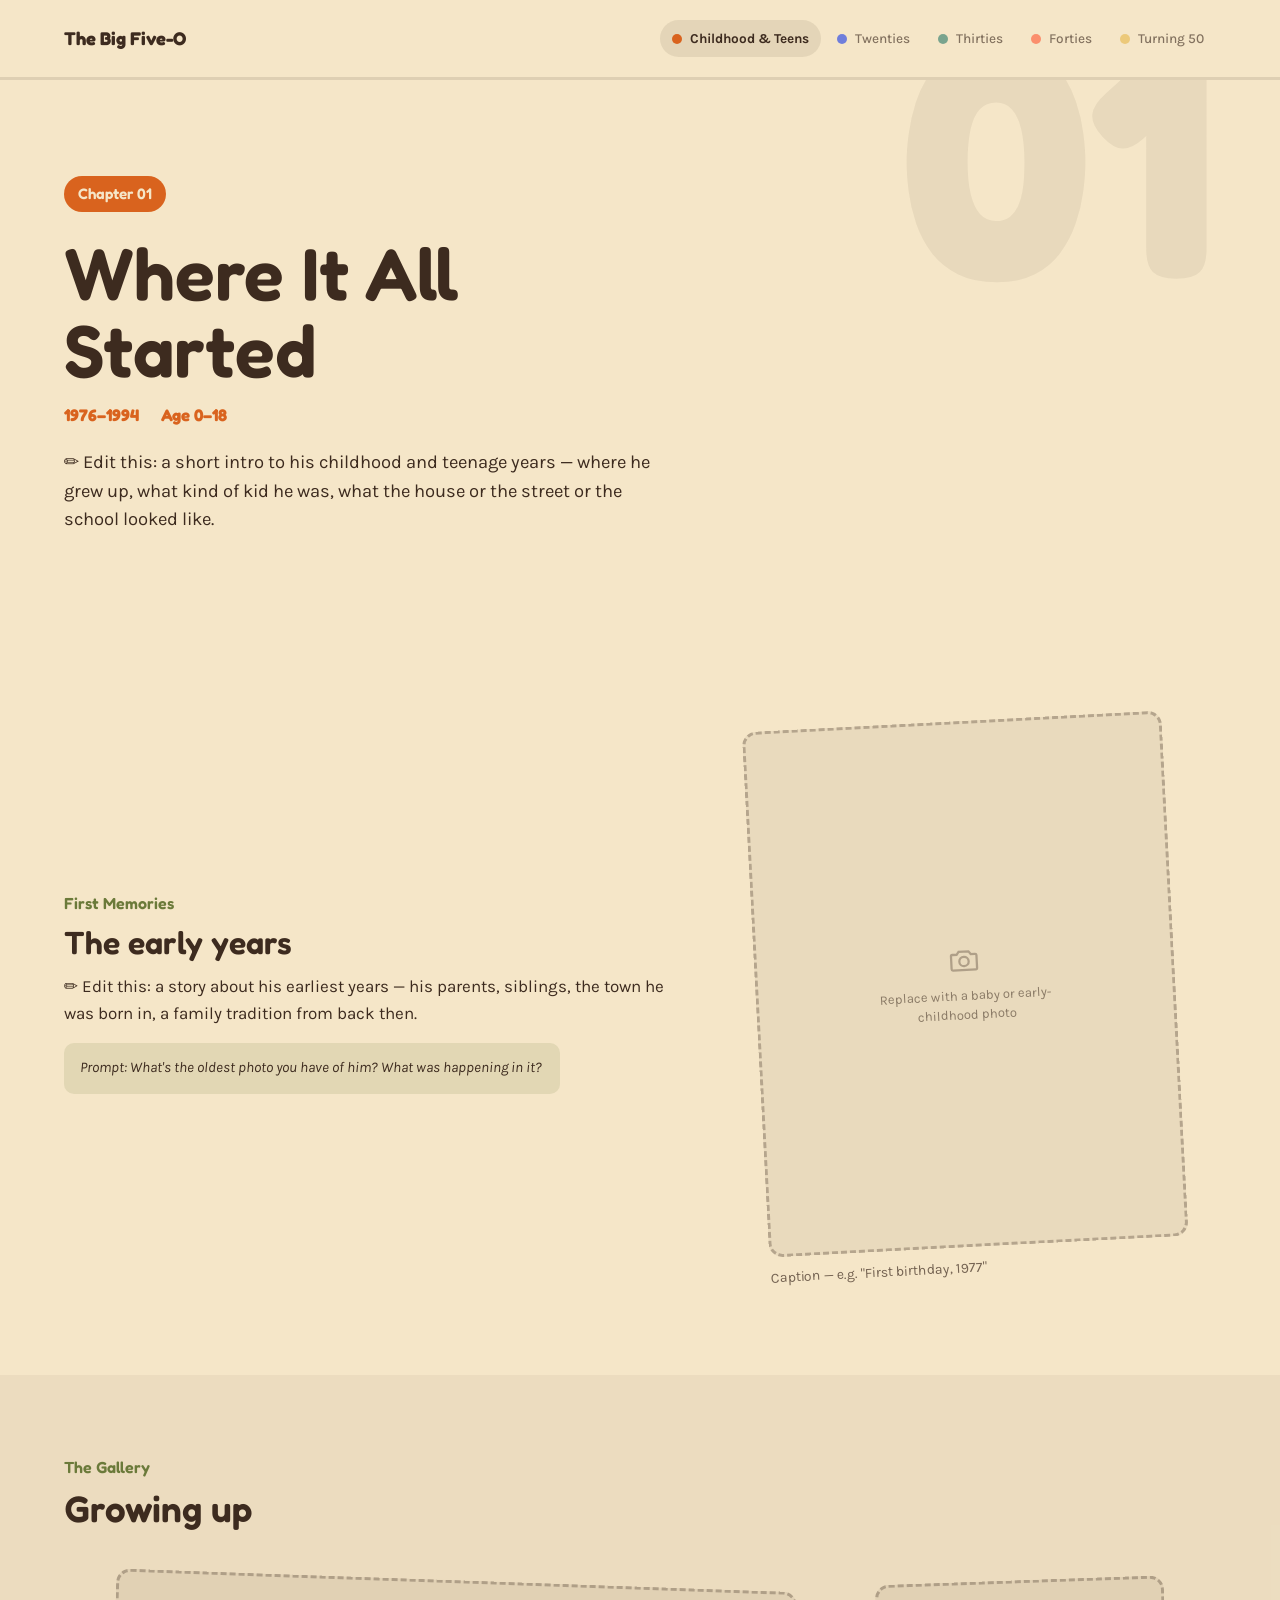
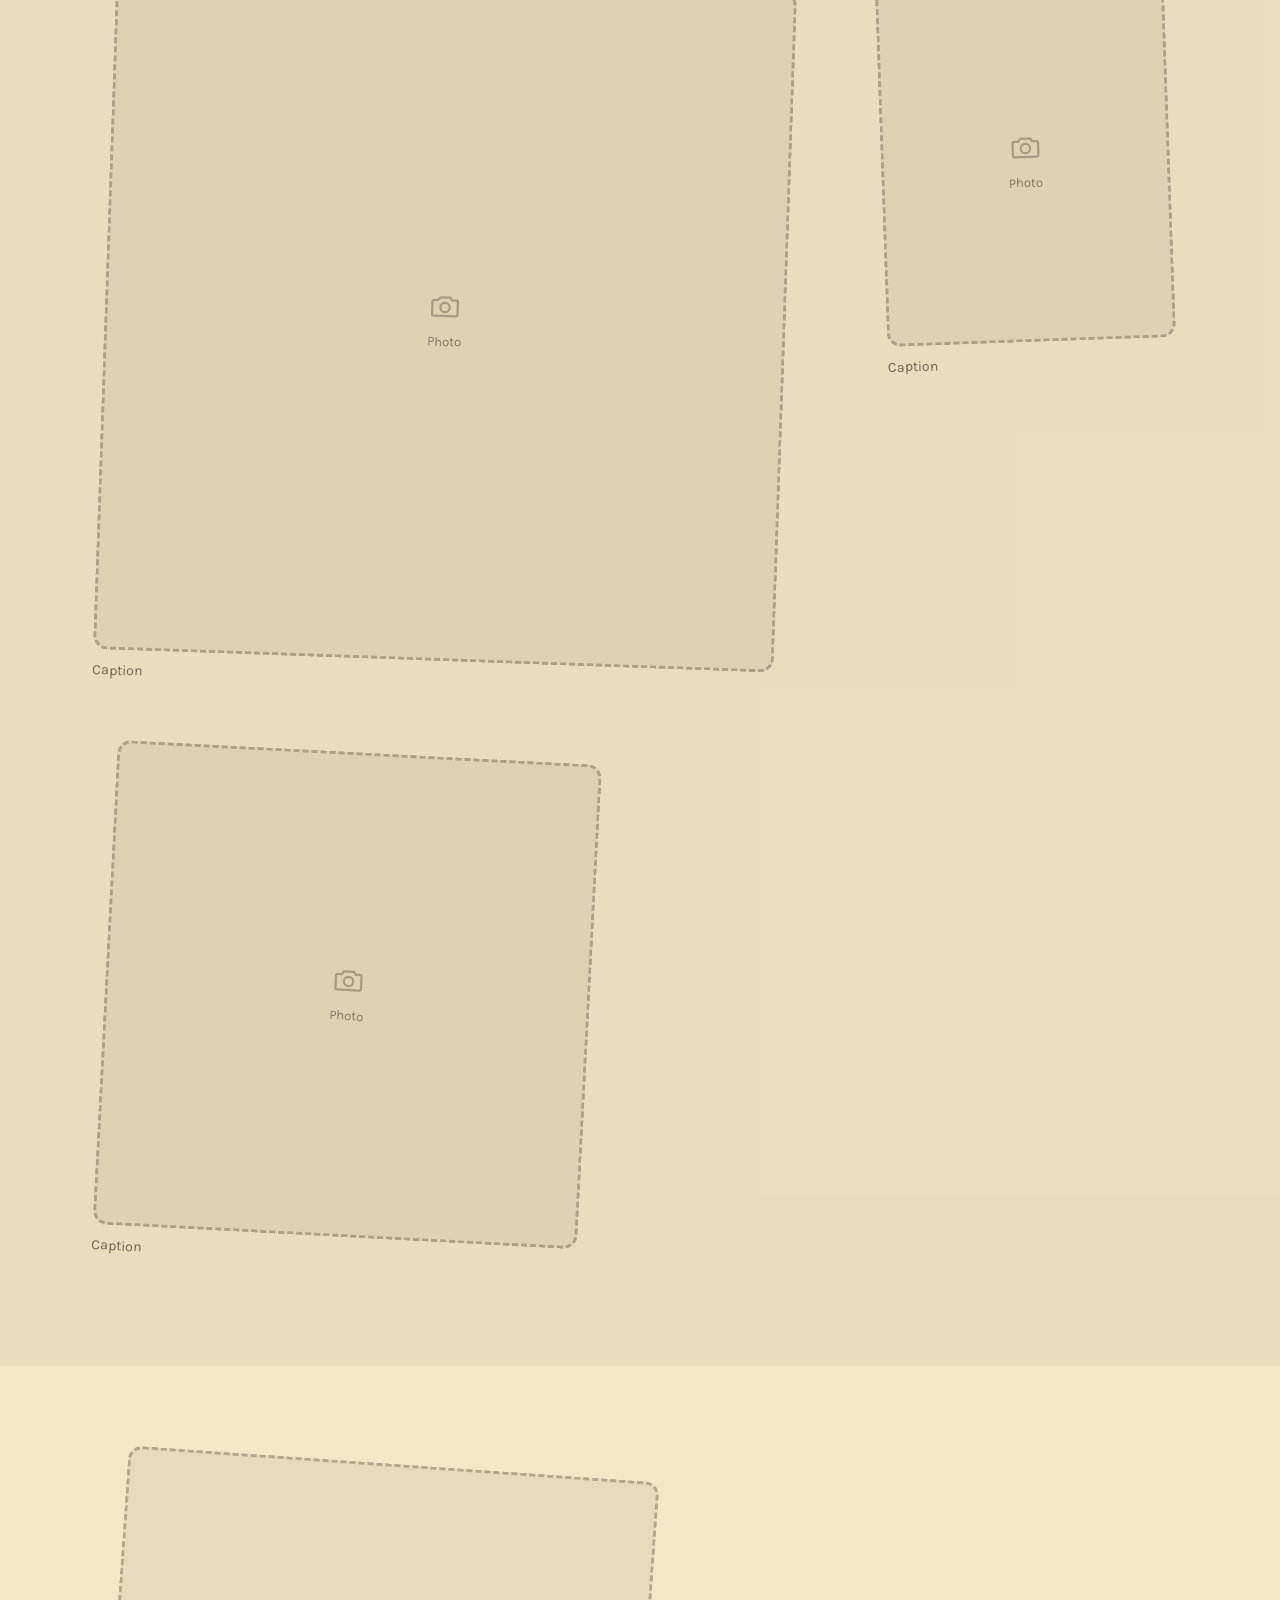
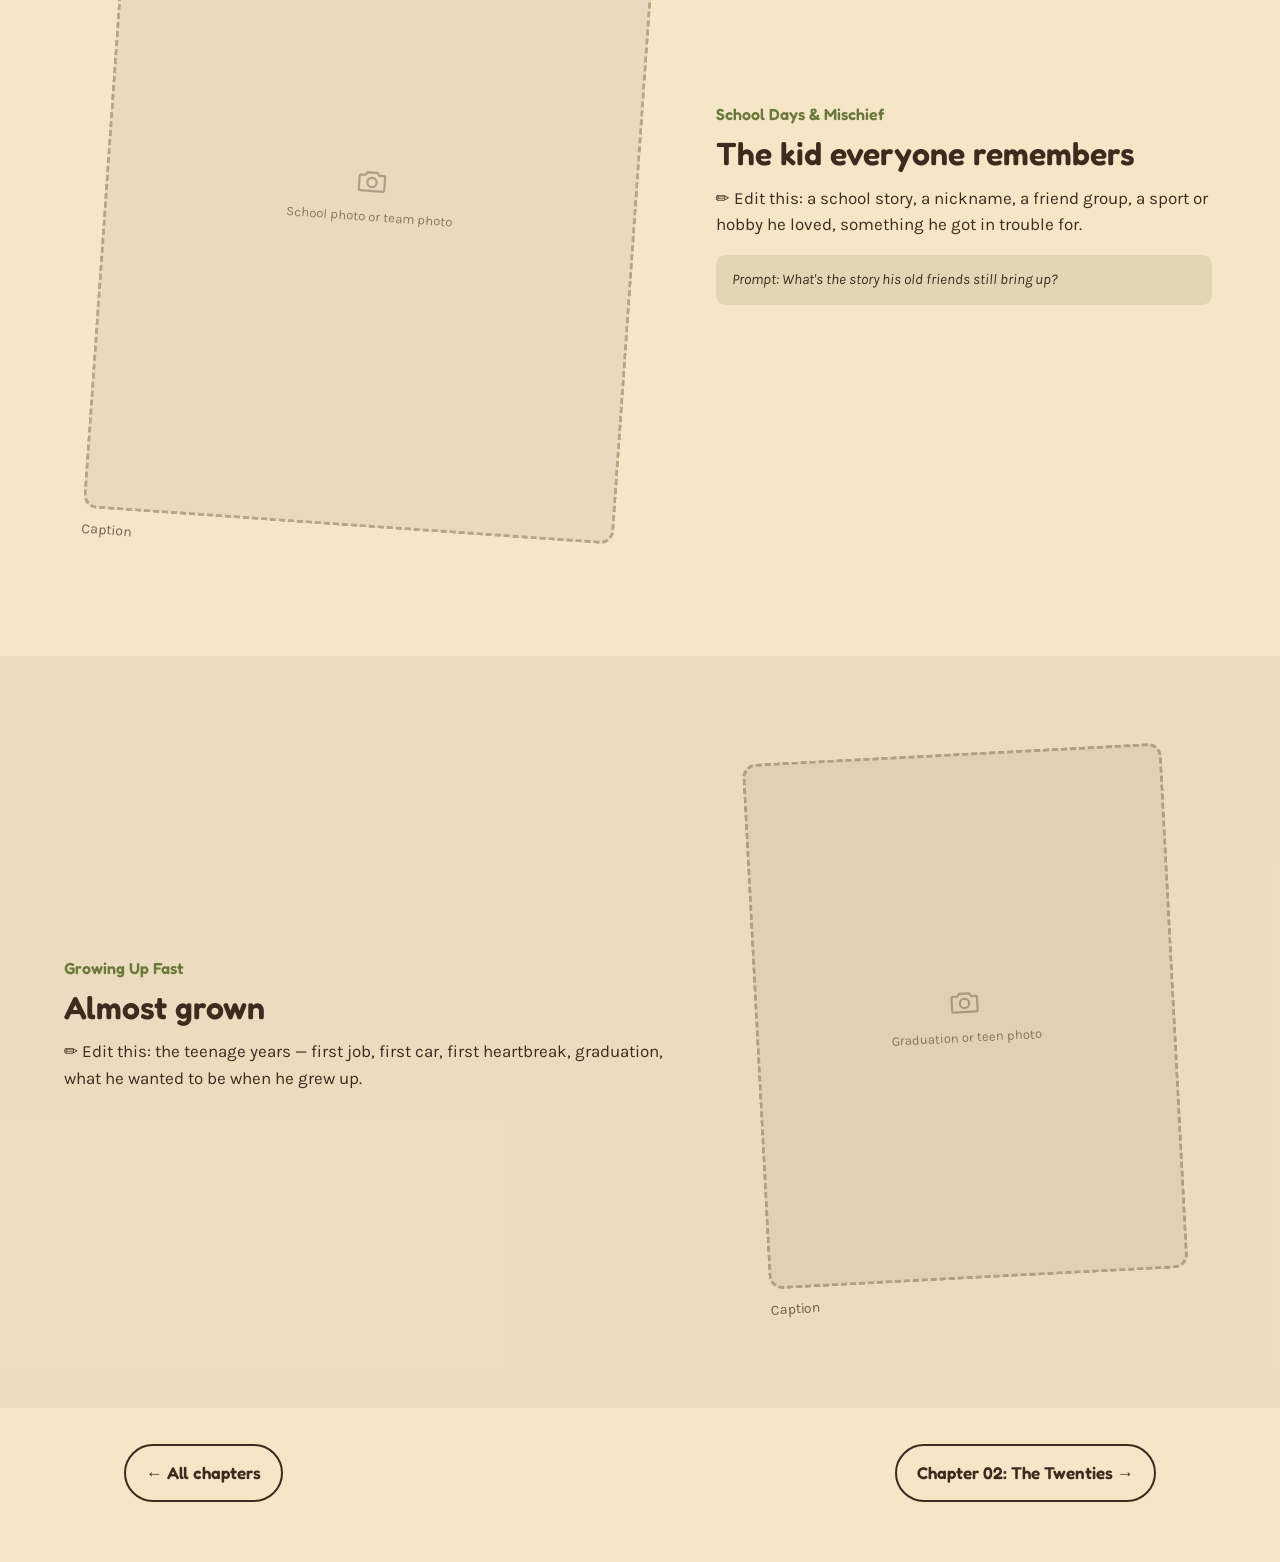
==== 01-childhood-teens.html @ 01799622 "Add files via upload" ====
<!DOCTYPE html>
<html lang="en">
<head>
<meta charset="UTF-8">
<meta name="viewport" content="width=device-width, initial-scale=1.0">
<title>Chapter 01: Where It All Started — The Big Five-O</title>
<link rel="stylesheet" href="style.css">
</head>
<body data-era="1">

<header class="topbar">
  <a class="topbar__mark" href="index.html">The Big Five-O</a>
  <nav class="timeline-nav" aria-label="Timeline">
    <a href="01-childhood-teens.html" data-c="1" class="is-active"><span class="timeline-nav__dot"></span><span class="timeline-nav__label">Childhood &amp; Teens</span></a>
    <a href="02-twenties.html" data-c="2"><span class="timeline-nav__dot"></span><span class="timeline-nav__label">Twenties</span></a>
    <a href="03-thirties.html" data-c="3"><span class="timeline-nav__dot"></span><span class="timeline-nav__label">Thirties</span></a>
    <a href="04-forties.html" data-c="4"><span class="timeline-nav__dot"></span><span class="timeline-nav__label">Forties</span></a>
    <a href="05-turning-fifty.html" data-c="5"><span class="timeline-nav__dot"></span><span class="timeline-nav__label">Turning 50</span></a>
  </nav>
</header>

<section class="hero">
  <span class="hero__num" aria-hidden="true">01</span>
  <div class="hero__inner">
    <span class="hero__kicker">Chapter 01</span>
    <h1 class="hero__title">Where It All Started</h1>
    <div class="hero__meta"><span>1976–1994</span><span>Age 0–18</span></div>
    <p class="hero__lede">✏️ Edit this: a short intro to his childhood and teenage
      years — where he grew up, what kind of kid he was, what the house or the
      street or the school looked like.</p>
  </div>
</section>

<section class="section">
  <div class="section__inner story">
    <div class="story__text">
      <span class="story__eyebrow">First Memories</span>
      <h2 class="story__title">The early years</h2>
      <p>✏️ Edit this: a story about his earliest years — his parents, siblings,
        the town he was born in, a family tradition from back then.</p>
      <p class="story__prompt">Prompt: What's the oldest photo you have of him? What
        was happening in it?</p>
    </div>
    <div class="story__media">
      <figure class="photo" style="--rotate:-3deg">
        <div class="photo__frame" style="--ratio:4/5">
          <svg viewBox="0 0 24 24" fill="none" stroke="currentColor" stroke-width="1.6"><path d="M4 8h3l1.5-2h7L17 8h3a1 1 0 0 1 1 1v9a1 1 0 0 1-1 1H4a1 1 0 0 1-1-1V9a1 1 0 0 1 1-1Z"/><circle cx="12" cy="13" r="3.3"/></svg>
          <span class="photo__hint">Replace with a baby or early-childhood photo</span>
        </div>
        <figcaption>Caption — e.g. "First birthday, 1977"</figcaption>
      </figure>
    </div>
  </div>
</section>

<section class="section section--tint">
  <div class="section__inner">
    <div class="section__head">
      <span class="story__eyebrow">The Gallery</span>
      <h2 class="section__title">Growing up</h2>
    </div>
    <div class="gallery">
      <figure class="photo" style="--rotate:2deg">
        <div class="photo__frame" style="--ratio:1/1">
          <svg viewBox="0 0 24 24" fill="none" stroke="currentColor" stroke-width="1.6"><path d="M4 8h3l1.5-2h7L17 8h3a1 1 0 0 1 1 1v9a1 1 0 0 1-1 1H4a1 1 0 0 1-1-1V9a1 1 0 0 1 1-1Z"/><circle cx="12" cy="13" r="3.3"/></svg>
          <span class="photo__hint">Photo</span>
        </div>
        <figcaption>Caption</figcaption>
      </figure>
      <figure class="photo" style="--rotate:-2deg">
        <div class="photo__frame" style="--ratio:4/5">
          <svg viewBox="0 0 24 24" fill="none" stroke="currentColor" stroke-width="1.6"><path d="M4 8h3l1.5-2h7L17 8h3a1 1 0 0 1 1 1v9a1 1 0 0 1-1 1H4a1 1 0 0 1-1-1V9a1 1 0 0 1 1-1Z"/><circle cx="12" cy="13" r="3.3"/></svg>
          <span class="photo__hint">Photo</span>
        </div>
        <figcaption>Caption</figcaption>
      </figure>
      <figure class="photo" style="--rotate:3deg">
        <div class="photo__frame" style="--ratio:1/1">
          <svg viewBox="0 0 24 24" fill="none" stroke="currentColor" stroke-width="1.6"><path d="M4 8h3l1.5-2h7L17 8h3a1 1 0 0 1 1 1v9a1 1 0 0 1-1 1H4a1 1 0 0 1-1-1V9a1 1 0 0 1 1-1Z"/><circle cx="12" cy="13" r="3.3"/></svg>
          <span class="photo__hint">Photo</span>
        </div>
        <figcaption>Caption</figcaption>
      </figure>
    </div>
  </div>
</section>

<section class="section">
  <div class="section__inner story story--reverse">
    <div class="story__text">
      <span class="story__eyebrow">School Days &amp; Mischief</span>
      <h2 class="story__title">The kid everyone remembers</h2>
      <p>✏️ Edit this: a school story, a nickname, a friend group, a sport or
        hobby he loved, something he got in trouble for.</p>
      <p class="story__prompt">Prompt: What's the story his old friends still
        bring up?</p>
    </div>
    <div class="story__media">
      <figure class="photo" style="--rotate:4deg">
        <div class="photo__frame" style="--ratio:4/5">
          <svg viewBox="0 0 24 24" fill="none" stroke="currentColor" stroke-width="1.6"><path d="M4 8h3l1.5-2h7L17 8h3a1 1 0 0 1 1 1v9a1 1 0 0 1-1 1H4a1 1 0 0 1-1-1V9a1 1 0 0 1 1-1Z"/><circle cx="12" cy="13" r="3.3"/></svg>
          <span class="photo__hint">School photo or team photo</span>
        </div>
        <figcaption>Caption</figcaption>
      </figure>
    </div>
  </div>
</section>

<section class="section section--tint">
  <div class="section__inner story">
    <div class="story__text">
      <span class="story__eyebrow">Growing Up Fast</span>
      <h2 class="story__title">Almost grown</h2>
      <p>✏️ Edit this: the teenage years — first job, first car, first heartbreak,
        graduation, what he wanted to be when he grew up.</p>
    </div>
    <div class="story__media">
      <figure class="photo" style="--rotate:-3deg">
        <div class="photo__frame" style="--ratio:4/5">
          <svg viewBox="0 0 24 24" fill="none" stroke="currentColor" stroke-width="1.6"><path d="M4 8h3l1.5-2h7L17 8h3a1 1 0 0 1 1 1v9a1 1 0 0 1-1 1H4a1 1 0 0 1-1-1V9a1 1 0 0 1 1-1Z"/><circle cx="12" cy="13" r="3.3"/></svg>
          <span class="photo__hint">Graduation or teen photo</span>
        </div>
        <figcaption>Caption</figcaption>
      </figure>
    </div>
  </div>
</section>

<nav class="chapter-footer" aria-label="Chapter navigation">
  <a href="index.html">← All chapters</a>
  <a href="02-twenties.html">Chapter 02: The Twenties →</a>
</nav>

</body>
</html>
---- style.css ----
/* =========================================================
   THE BIG FIVE-O — shared stylesheet
   One file, six pages, five decades of color.
   Each page sets body[data-era="N"] which swaps the local
   --bg / --fg / --accent / --accent2 / --accent3 tokens below.
   The timeline nav always shows all five era colors (--era1accent
   … --era5accent) no matter which page you're on, so it reads
   like a little rainbow key to the whole timeline.
   ========================================================= */

@import url('https://fonts.googleapis.com/css2?family=Fredoka:wght@500;600;700&family=Karla:ital,wght@0,400;0,500;0,700;1,400&display=swap');

:root{
  --era1accent:#D9631E;
  --era2accent:#1E3FE8;
  --era3accent:#2E7D6B;
  --era4accent:#FF5A36;
  --era5accent:#E8B84B;

  --display: "Fredoka", ui-rounded, "Segoe UI", sans-serif;
  --body: "Karla", ui-sans-serif, system-ui, sans-serif;

  --maxw: 1160px;
  --edge: clamp(20px, 5vw, 64px);
  --radius: 14px;
}

/* ---- per-era palettes ---- */
body[data-era="0"]{ --bg:#1B1B1F; --fg:#F5F1E8; --accent:#E8B84B; --accent2:#1E3FE8; --accent3:#2FD3C6; }
body[data-era="1"]{ --bg:#F5E6C8; --fg:#3D2B1F; --accent:#D9631E; --accent2:#6B7A3A; --accent3:#E8A33D; }
body[data-era="2"]{ --bg:#EDEFF5; --fg:#14161A; --accent:#1E3FE8; --accent2:#E8368F; --accent3:#B7CC1F; }
body[data-era="3"]{ --bg:#F3ECE2; --fg:#23201B; --accent:#2E7D6B; --accent2:#C4562E; --accent3:#E8B84B; }
body[data-era="4"]{ --bg:#101820; --fg:#F5F1E8; --accent:#FF5A36; --accent2:#2FD3C6; --accent3:#FFD23F; }
body[data-era="5"]{ --bg:#6B1120; --fg:#F5F1E8; --accent:#E8B84B; --accent2:#FF5A36; --accent3:#F5F1E8; }

/* ---- reset ---- */
*,*::before,*::after{ box-sizing:border-box; }
html{ scroll-behavior:smooth; }
body{
  margin:0;
  background:var(--bg);
  color:var(--fg);
  font-family:var(--body);
  font-size:17px;
  line-height:1.55;
  transition:background .3s ease;
}
img{ max-width:100%; display:block; }
a{ color:inherit; }
h1,h2,h3{ font-family:var(--display); font-weight:600; margin:0; line-height:1.05; }
p{ margin:0 0 1em; max-width:62ch; }
:focus-visible{ outline:3px solid var(--accent2); outline-offset:3px; }
@media (prefers-reduced-motion: reduce){
  html{ scroll-behavior:auto; }
  *{ animation-duration:0.001ms !important; transition-duration:0.001ms !important; }
}

.wrap{ max-width:var(--maxw); margin-inline:auto; padding-inline:var(--edge); }

/* =========================================================
   TOP BAR + TIMELINE NAV
   ========================================================= */
.topbar{
  display:flex; flex-wrap:wrap; align-items:center; gap:18px 28px;
  padding: 20px var(--edge);
  border-bottom: 3px solid color-mix(in srgb, var(--fg) 12%, transparent);
}
.topbar__mark{
  font-family:var(--display); font-weight:700; font-size:1.15rem;
  text-decoration:none; white-space:nowrap;
}
.timeline-nav{
  display:flex; flex-wrap:wrap; gap:6px 4px; list-style:none; margin:0; padding:0;
  margin-left:auto;
}
.timeline-nav a{
  display:flex; align-items:center; gap:8px;
  text-decoration:none;
  padding:8px 12px;
  border-radius:100px;
  font-size:0.85rem; font-weight:500;
  color:var(--fg);
  opacity:0.62;
}
.timeline-nav a:hover{ opacity:1; }
.timeline-nav a.is-active{
  opacity:1;
  background: color-mix(in srgb, var(--fg) 9%, transparent);
  font-weight:700;
}
.timeline-nav__dot{
  width:10px; height:10px; border-radius:50%; flex:none;
}
.timeline-nav a[data-c="1"] .timeline-nav__dot{ background:var(--era1accent); }
.timeline-nav a[data-c="2"] .timeline-nav__dot{ background:var(--era2accent); }
.timeline-nav a[data-c="3"] .timeline-nav__dot{ background:var(--era3accent); }
.timeline-nav a[data-c="4"] .timeline-nav__dot{ background:var(--era4accent); }
.timeline-nav a[data-c="5"] .timeline-nav__dot{ background:var(--era5accent); }
.timeline-nav__label{ display:inline; }
@media (max-width:720px){
  .timeline-nav__label{ display:none; }
  .timeline-nav a{ padding:8px; }
}

/* =========================================================
   HERO
   ========================================================= */
.hero{
  position:relative;
  padding: clamp(48px,9vw,96px) var(--edge) clamp(40px,7vw,72px);
  overflow:hidden;
}
.hero__num{
  position:absolute;
  top:-0.28em; right:var(--edge);
  font-family:var(--display); font-weight:700;
  font-size: clamp(140px, 26vw, 340px);
  color: color-mix(in srgb, var(--fg) 7%, transparent);
  line-height:1; z-index:0; user-select:none;
  pointer-events:none;
}
.hero__inner{ position:relative; z-index:1; max-width:var(--maxw); margin-inline:auto; }
.hero__kicker{
  display:inline-block;
  font-family:var(--display); font-weight:600; font-size:0.95rem;
  padding:6px 14px; border-radius:100px;
  background:var(--accent); color:var(--bg);
  margin-bottom:22px;
}
.hero__title{
  font-size: clamp(2.4rem, 6vw, 4.6rem);
  max-width:14ch;
  margin-bottom:14px;
}
.hero__meta{
  display:flex; flex-wrap:wrap; gap:10px 22px;
  font-weight:700; font-size:1.05rem; color:var(--accent);
  margin-bottom:20px;
  font-family:var(--display);
}
.hero__lede{ font-size:1.15rem; max-width:56ch; }

/* =========================================================
   SECTIONS / STORY BLOCKS
   ========================================================= */
.section{ padding: clamp(40px,7vw,80px) var(--edge); }
.section--tint{ background: color-mix(in srgb, var(--fg) 5%, transparent); }
.section__inner{ max-width:var(--maxw); margin-inline:auto; }
.section__head{ margin-bottom:34px; }
.section__title{ font-size:clamp(1.6rem,3.4vw,2.3rem); max-width:16ch; }

.story{
  display:grid; gap:40px;
  grid-template-columns: 1.1fr 0.9fr;
  align-items:center;
}
.story--reverse .story__text{ order:2; }
.story--reverse .story__media{ order:1; }
.story__eyebrow{
  font-family:var(--display); font-weight:600; color:var(--accent2);
  font-size:1rem; margin-bottom:10px; display:block;
}
.story__title{ font-size:clamp(1.4rem,2.6vw,2rem); margin-bottom:14px; }
.story__prompt{
  margin-top:16px; padding:14px 16px; border-radius:10px;
  background: color-mix(in srgb, var(--accent2) 14%, transparent);
  font-size:0.92rem; font-style:italic;
}
@media (max-width:820px){
  .story, .story--reverse{ grid-template-columns:1fr; }
  .story--reverse .story__text, .story--reverse .story__media{ order:initial; }
}

/* =========================================================
   PHOTO PLACEHOLDERS
   ========================================================= */
.gallery{
  display:grid; gap:26px 22px;
  grid-template-columns:repeat(6,1fr);
}
.gallery > *{ grid-column:span 3; }
.gallery > *:nth-child(3n+1){ grid-column:span 4; }
.gallery > *:nth-child(3n+2){ grid-column:span 2; }
@media (max-width:720px){
  .gallery > *{ grid-column: span 6 !important; }
}

.photo{
  --rotate:0deg;
  transform:rotate(var(--rotate));
  text-decoration:none;
}
.photo__frame{
  aspect-ratio: var(--ratio, 4/5);
  border-radius: var(--radius);
  border:3px dashed color-mix(in srgb, var(--fg) 30%, transparent);
  background: color-mix(in srgb, var(--fg) 6%, transparent);
  display:flex; flex-direction:column; align-items:center; justify-content:center;
  gap:10px; text-align:center; padding:18px;
  color: color-mix(in srgb, var(--fg) 55%, transparent);
}
.photo__frame svg{ width:34px; height:34px; opacity:0.6; }
.photo__hint{ font-size:0.82rem; line-height:1.4; max-width:22ch; }
.photo figcaption{
  margin-top:10px; font-size:0.88rem;
  color: color-mix(in srgb, var(--fg) 70%, transparent);
}
.photo__frame.has-image{
  border-style:solid; padding:0; overflow:hidden;
}
.photo__frame.has-image img{ width:100%; height:100%; object-fit:cover; }

/* =========================================================
   CHAPTER GRID (landing page)
   ========================================================= */
.chapters{
  display:grid; gap:18px;
  grid-template-columns:repeat(auto-fit,minmax(230px,1fr));
}
.chapter-card{
  display:block; text-decoration:none;
  border-radius:var(--radius);
  padding:26px 24px 22px;
  color:#14161A;
  min-height:190px;
  position:relative;
  transition: transform .18s ease;
}
.chapter-card:hover{ transform:translateY(-4px); }
.chapter-card__num{
  font-family:var(--display); font-weight:700; font-size:0.95rem;
  opacity:0.65; margin-bottom:30px; display:block;
}
.chapter-card__title{ font-size:1.4rem; margin-bottom:8px; }
.chapter-card__years{ font-size:0.9rem; font-weight:700; opacity:0.75; }
.chapter-card--1{ background:var(--era1accent); }
.chapter-card--2{ background:var(--era2accent); color:#F5F1E8; }
.chapter-card--3{ background:var(--era3accent); color:#F5F1E8; }
.chapter-card--4{ background:var(--era4accent); }
.chapter-card--5{ background:var(--era5accent); }

/* =========================================================
   QUOTE / MESSAGE CARDS (used on the "Turning 50" page)
   ========================================================= */
.messages{ display:grid; gap:18px; grid-template-columns:repeat(auto-fit,minmax(240px,1fr)); }
.message-card{
  border-radius:var(--radius);
  padding:22px;
  background: color-mix(in srgb, var(--fg) 8%, transparent);
}
.message-card__from{ font-family:var(--display); font-weight:600; color:var(--accent3); margin-bottom:8px; display:block; }

/* =========================================================
   CHAPTER FOOTER NAV
   ========================================================= */
.chapter-footer{
  display:flex; justify-content:space-between; align-items:center; gap:20px; flex-wrap:wrap;
  padding: 36px var(--edge) 60px;
  max-width:var(--maxw); margin-inline:auto;
}
.chapter-footer a{
  text-decoration:none; font-family:var(--display); font-weight:600;
  padding:14px 20px; border-radius:100px; border:2px solid var(--fg);
}
.chapter-footer a:hover{ background:var(--fg); color:var(--bg); }

.site-footer{
  text-align:center; padding:30px var(--edge) 50px;
  font-size:0.85rem; opacity:0.6;
}
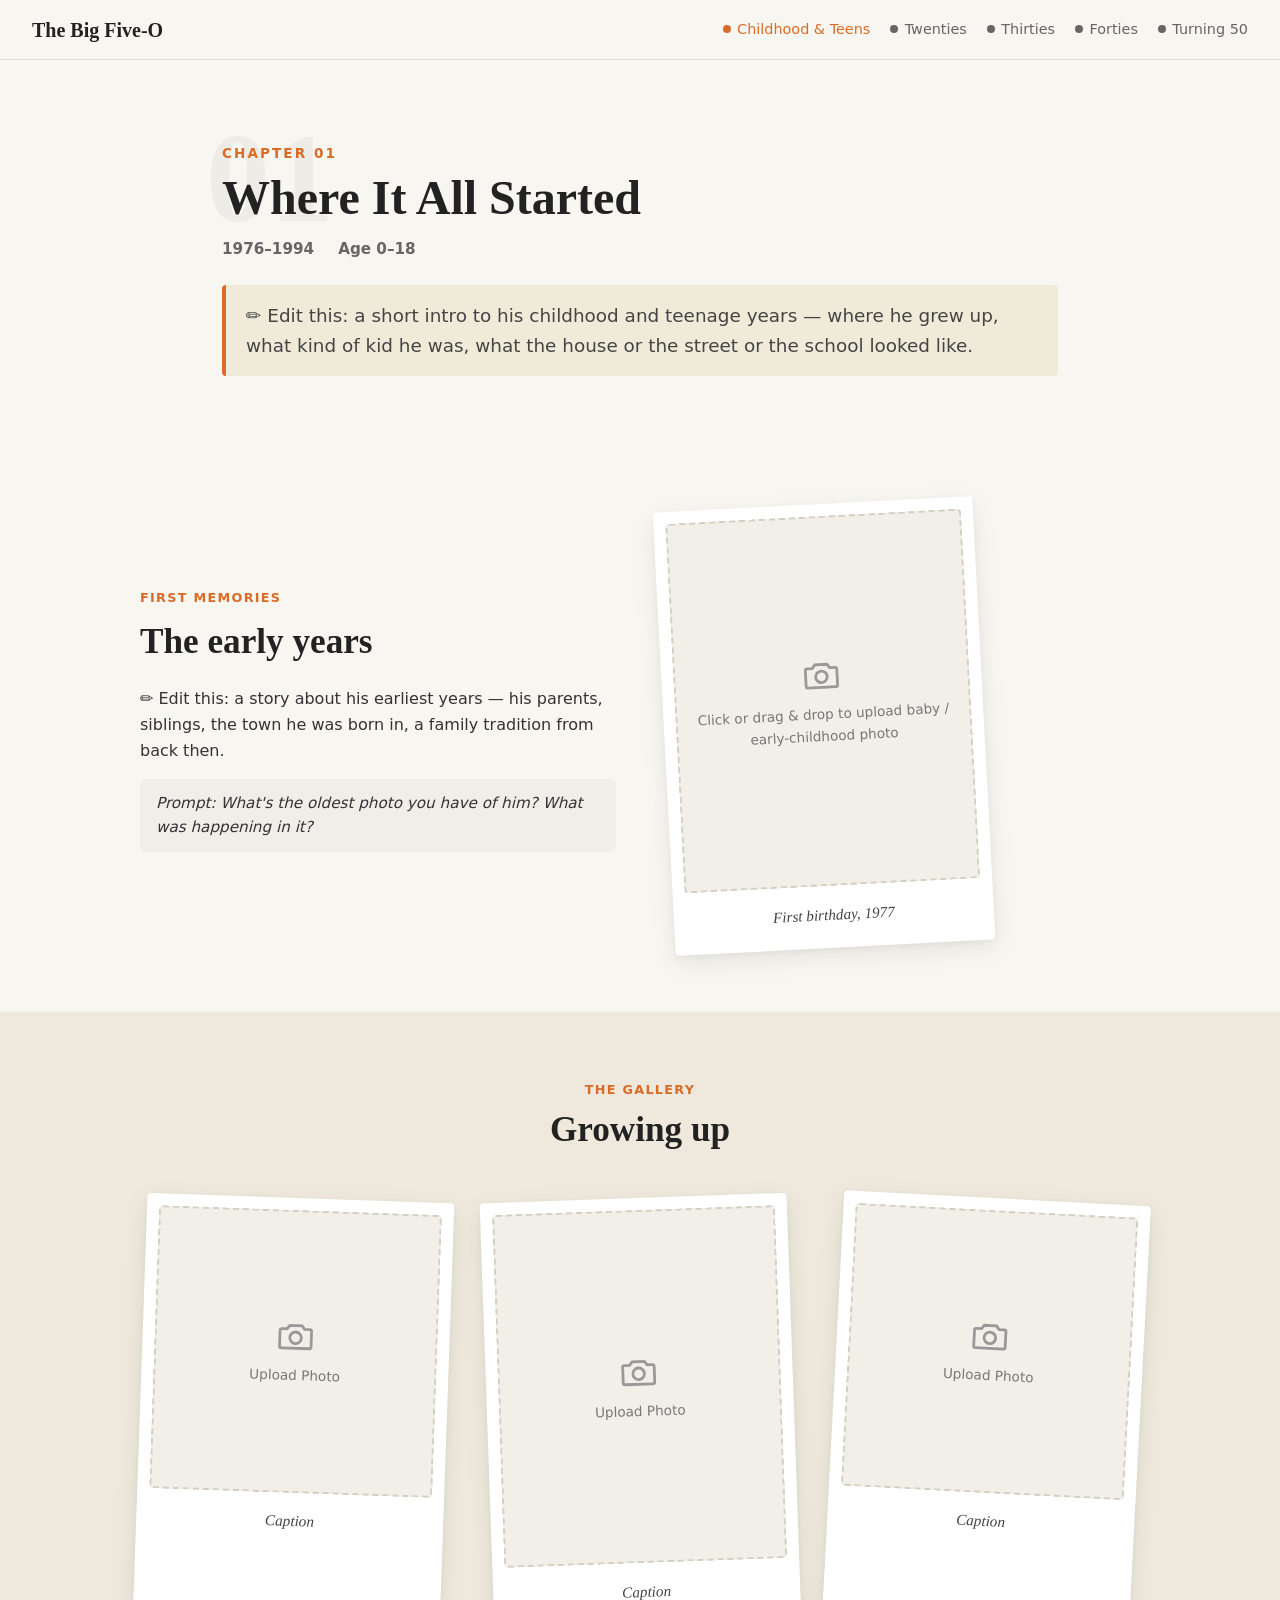
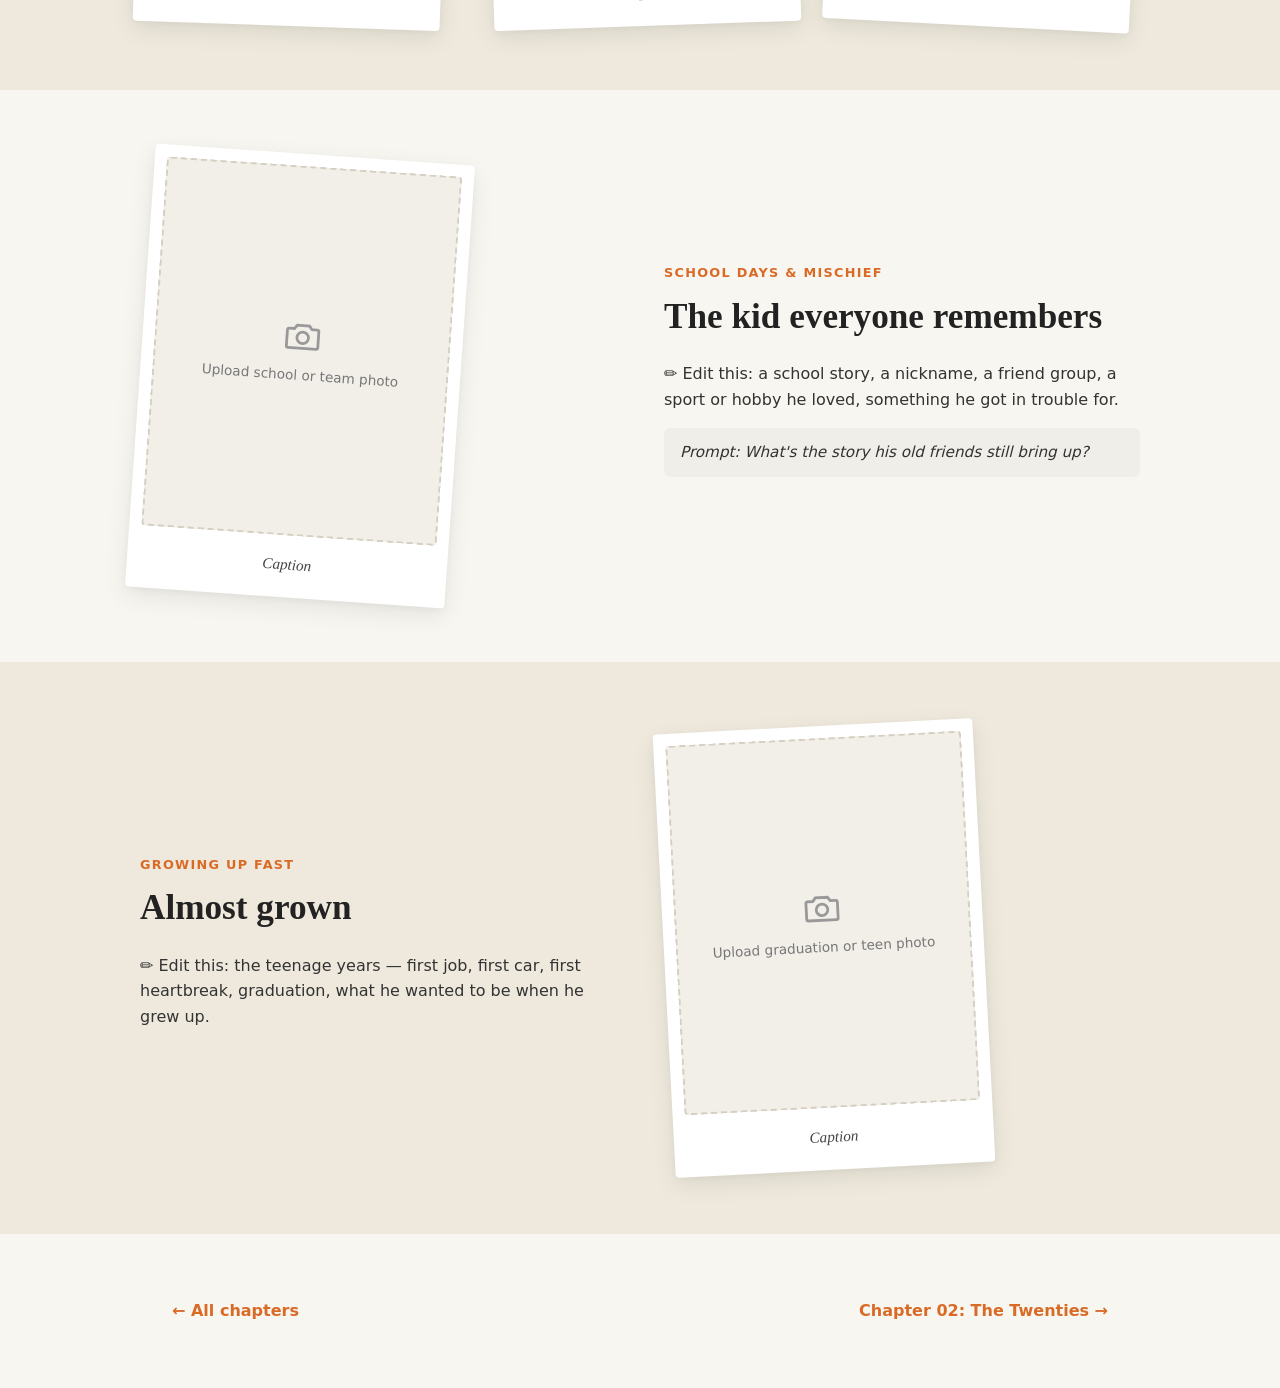
==== commit 06e9f2cf: "Update 01-childhood-teens.html" ====
--- a/01-childhood-teens.html
+++ b/01-childhood-teens.html
@@ -4,7 +4,375 @@
 <meta charset="UTF-8">
 <meta name="viewport" content="width=device-width, initial-scale=1.0">
 <title>Chapter 01: Where It All Started — The Big Five-O</title>
-<link rel="stylesheet" href="style.css">
+
+<style>
+  :root {
+    --bg-main: #f8f6f0;
+    --bg-tint: #eee9dc;
+    --card-bg: #ffffff;
+    --text-primary: #222222;
+    --text-muted: #666666;
+    --accent: #d96b27;
+    --accent-hover: #b85418;
+    --border-color: #e2ddd3;
+    --font-heading: 'Georgia', serif;
+    --font-sans: system-ui, -apple-system, BlinkMacSystemFont, "Segoe UI", Roboto, sans-serif;
+  }
+
+  * {
+    box-sizing: border-box;
+    margin: 0;
+    padding: 0;
+  }
+
+  body {
+    background-color: var(--bg-main);
+    color: var(--text-primary);
+    font-family: var(--font-sans);
+    line-height: 1.6;
+    padding-top: 60px;
+  }
+
+  /* Topbar navigation */
+  .topbar {
+    position: fixed;
+    top: 0;
+    left: 0;
+    right: 0;
+    height: 60px;
+    background: rgba(248, 246, 240, 0.92);
+    backdrop-filter: blur(8px);
+    display: flex;
+    align-items: center;
+    justify-content: space-between;
+    padding: 0 2rem;
+    border-bottom: 1px solid var(--border-color);
+    z-index: 100;
+  }
+
+  .topbar__mark {
+    font-family: var(--font-heading);
+    font-weight: bold;
+    font-size: 1.25rem;
+    color: var(--text-primary);
+    text-decoration: none;
+  }
+
+  .timeline-nav {
+    display: flex;
+    gap: 1.25rem;
+  }
+
+  .timeline-nav a {
+    text-decoration: none;
+    color: var(--text-muted);
+    font-size: 0.9rem;
+    display: flex;
+    align-items: center;
+    gap: 0.4rem;
+    transition: color 0.2s ease;
+  }
+
+  .timeline-nav a:hover, .timeline-nav a.is-active {
+    color: var(--accent);
+  }
+
+  .timeline-nav__dot {
+    width: 8px;
+    height: 8px;
+    border-radius: 50%;
+    background-color: currentColor;
+  }
+
+  /* Hero Section */
+  .hero {
+    position: relative;
+    max-width: 900px;
+    margin: 3rem auto 2rem;
+    padding: 2rem;
+  }
+
+  .hero__num {
+    position: absolute;
+    top: -2rem;
+    left: 1rem;
+    font-size: 8rem;
+    font-family: var(--font-heading);
+    color: rgba(0,0,0,0.04);
+    font-weight: 800;
+    user-select: none;
+    z-index: -1;
+  }
+
+  .hero__kicker {
+    text-transform: uppercase;
+    letter-spacing: 0.15em;
+    font-size: 0.85rem;
+    color: var(--accent);
+    font-weight: 700;
+  }
+
+  .hero__title {
+    font-family: var(--font-heading);
+    font-size: 3rem;
+    margin: 0.25rem 0 0.75rem;
+    line-height: 1.15;
+  }
+
+  .hero__meta {
+    display: flex;
+    gap: 1.5rem;
+    font-size: 0.95rem;
+    color: var(--text-muted);
+    font-weight: 600;
+    margin-bottom: 1.5rem;
+  }
+
+  .hero__lede {
+    font-size: 1.15rem;
+    color: #444;
+    background: #f0ebd9;
+    padding: 1rem 1.25rem;
+    border-left: 4px solid var(--accent);
+    border-radius: 4px;
+    outline: none;
+  }
+
+  /* Section Containers */
+  .section {
+    padding: 4rem 1.5rem;
+  }
+
+  .section--tint {
+    background-color: var(--bg-tint);
+  }
+
+  .section__inner {
+    max-width: 1000px;
+    margin: 0 auto;
+  }
+
+  .story {
+    display: grid;
+    grid-template-columns: 1fr 1fr;
+    gap: 3rem;
+    align-items: center;
+  }
+
+  .story--reverse {
+    direction: rtl;
+  }
+
+  .story--reverse .story__text {
+    direction: ltr;
+  }
+
+  .story--reverse .story__media {
+    direction: ltr;
+  }
+
+  .story__eyebrow {
+    text-transform: uppercase;
+    font-size: 0.8rem;
+    letter-spacing: 0.1em;
+    color: var(--accent);
+    font-weight: 700;
+  }
+
+  .story__title {
+    font-family: var(--font-heading);
+    font-size: 2.2rem;
+    margin: 0.25rem 0 1rem;
+  }
+
+  .story__text p {
+    margin-bottom: 1rem;
+    color: #333;
+  }
+
+  .story__prompt {
+    font-style: italic;
+    color: var(--text-muted);
+    background: rgba(0,0,0,0.03);
+    padding: 0.75rem 1rem;
+    border-radius: 6px;
+    font-size: 0.95rem;
+  }
+
+  /* Gallery Grid */
+  .section__head {
+    text-align: center;
+    margin-bottom: 2.5rem;
+  }
+
+  .section__title {
+    font-family: var(--font-heading);
+    font-size: 2.2rem;
+  }
+
+  .gallery {
+    display: grid;
+    grid-template-columns: repeat(auto-fit, minmax(260px, 1fr));
+    gap: 2.5rem;
+    justify-items: center;
+  }
+
+  /* Photo Frame / Polaroid Style */
+  .photo {
+    background: var(--card-bg);
+    padding: 12px 12px 18px 12px;
+    box-shadow: 0 8px 24px rgba(0,0,0,0.08), 0 2px 6px rgba(0,0,0,0.04);
+    border-radius: 4px;
+    transform: rotate(var(--rotate, 0deg));
+    transition: transform 0.3s ease, box-shadow 0.3s ease;
+    width: 100%;
+    max-width: 320px;
+    display: flex;
+    flex-direction: column;
+    align-items: center;
+  }
+
+  .photo:hover {
+    transform: rotate(0deg) scale(1.02);
+    box-shadow: 0 12px 32px rgba(0,0,0,0.15);
+    z-index: 10;
+  }
+
+  .photo__frame {
+    width: 100%;
+    aspect-ratio: var(--ratio, 4/5);
+    background: #f2efe9;
+    border: 2px dashed #d5cfc2;
+    border-radius: 4px;
+    display: flex;
+    flex-direction: column;
+    align-items: center;
+    justify-content: center;
+    position: relative;
+    cursor: pointer;
+    overflow: hidden;
+    transition: background-color 0.2s ease, border-color 0.2s ease;
+  }
+
+  .photo__frame:hover, .photo__frame.dragover {
+    background: #e8e3d8;
+    border-color: var(--accent);
+  }
+
+  .photo__frame svg {
+    width: 42px;
+    height: 42px;
+    color: #999;
+    margin-bottom: 0.5rem;
+    transition: transform 0.2s ease, color 0.2s ease;
+  }
+
+  .photo__frame:hover svg {
+    color: var(--accent);
+    transform: scale(1.1);
+  }
+
+  .photo__hint {
+    font-size: 0.85rem;
+    color: #777;
+    text-align: center;
+    padding: 0 1rem;
+    pointer-events: none;
+    font-weight: 500;
+  }
+
+  .photo__file-input {
+    display: none;
+  }
+
+  .photo__preview {
+    position: absolute;
+    inset: 0;
+    width: 100%;
+    height: 100%;
+    object-fit: cover;
+    display: none;
+    z-index: 2;
+  }
+
+  .photo__overlay {
+    position: absolute;
+    inset: 0;
+    background: rgba(0, 0, 0, 0.45);
+    color: #ffffff;
+    display: flex;
+    align-items: center;
+    justify-content: center;
+    font-size: 0.85rem;
+    font-weight: 600;
+    opacity: 0;
+    transition: opacity 0.25 ease;
+    z-index: 3;
+    pointer-events: none;
+    text-transform: uppercase;
+    letter-spacing: 0.05em;
+  }
+
+  .photo__frame:hover .photo__overlay {
+    opacity: 1;
+  }
+
+  figcaption {
+    margin-top: 0.85rem;
+    font-family: var(--font-heading);
+    font-style: italic;
+    font-size: 0.95rem;
+    color: #444;
+    text-align: center;
+    width: 100%;
+    padding: 0.2rem 0.5rem;
+    border-radius: 4px;
+    transition: background 0.2s ease;
+    outline: none;
+  }
+
+  figcaption:hover, figcaption:focus {
+    background: rgba(0,0,0,0.05);
+    box-shadow: inset 0 0 0 1px rgba(0,0,0,0.1);
+  }
+
+  /* Chapter Navigation Footer */
+  .chapter-footer {
+    display: flex;
+    justify-content: space-between;
+    max-width: 1000px;
+    margin: 4rem auto;
+    padding: 0 2rem;
+  }
+
+  .chapter-footer a {
+    color: var(--accent);
+    text-decoration: none;
+    font-weight: bold;
+    transition: color 0.2s ease;
+  }
+
+  .chapter-footer a:hover {
+    color: var(--accent-hover);
+    text-decoration: underline;
+  }
+
+  @media (max-width: 768px) {
+    .story {
+      grid-template-columns: 1fr;
+      gap: 2rem;
+    }
+    .topbar {
+      padding: 0 1rem;
+    }
+    .timeline-nav__label {
+      display: none;
+    }
+    .hero__title {
+      font-size: 2.2rem;
+    }
+  }
+</style>
 </head>
 <body data-era="1">
 
@@ -25,9 +393,7 @@
     <span class="hero__kicker">Chapter 01</span>
     <h1 class="hero__title">Where It All Started</h1>
     <div class="hero__meta"><span>1976–1994</span><span>Age 0–18</span></div>
-    <p class="hero__lede">✏️ Edit this: a short intro to his childhood and teenage
-      years — where he grew up, what kind of kid he was, what the house or the
-      street or the school looked like.</p>
+    <p class="hero__lede" contenteditable="true" title="Click to edit story intro">✏️ Edit this: a short intro to his childhood and teenage years — where he grew up, what kind of kid he was, what the house or the street or the school looked like.</p>
   </div>
 </section>
 
@@ -36,18 +402,19 @@
     <div class="story__text">
       <span class="story__eyebrow">First Memories</span>
       <h2 class="story__title">The early years</h2>
-      <p>✏️ Edit this: a story about his earliest years — his parents, siblings,
-        the town he was born in, a family tradition from back then.</p>
-      <p class="story__prompt">Prompt: What's the oldest photo you have of him? What
-        was happening in it?</p>
+      <p contenteditable="true">✏️ Edit this: a story about his earliest years — his parents, siblings, the town he was born in, a family tradition from back then.</p>
+      <p class="story__prompt" contenteditable="true">Prompt: What's the oldest photo you have of him? What was happening in it?</p>
     </div>
     <div class="story__media">
       <figure class="photo" style="--rotate:-3deg">
         <div class="photo__frame" style="--ratio:4/5">
+          <input type="file" class="photo__file-input" accept="image/*">
           <svg viewBox="0 0 24 24" fill="none" stroke="currentColor" stroke-width="1.6"><path d="M4 8h3l1.5-2h7L17 8h3a1 1 0 0 1 1 1v9a1 1 0 0 1-1 1H4a1 1 0 0 1-1-1V9a1 1 0 0 1 1-1Z"/><circle cx="12" cy="13" r="3.3"/></svg>
-          <span class="photo__hint">Replace with a baby or early-childhood photo</span>
+          <span class="photo__hint">Click or drag &amp; drop to upload baby / early-childhood photo</span>
+          <img class="photo__preview" alt="Uploaded Preview">
+          <div class="photo__overlay">Change Photo</div>
         </div>
-        <figcaption>Caption — e.g. "First birthday, 1977"</figcaption>
+        <figcaption contenteditable="true" title="Click to edit caption">First birthday, 1977</figcaption>
       </figure>
     </div>
   </div>
@@ -62,24 +429,33 @@
     <div class="gallery">
       <figure class="photo" style="--rotate:2deg">
         <div class="photo__frame" style="--ratio:1/1">
+          <input type="file" class="photo__file-input" accept="image/*">
           <svg viewBox="0 0 24 24" fill="none" stroke="currentColor" stroke-width="1.6"><path d="M4 8h3l1.5-2h7L17 8h3a1 1 0 0 1 1 1v9a1 1 0 0 1-1 1H4a1 1 0 0 1-1-1V9a1 1 0 0 1 1-1Z"/><circle cx="12" cy="13" r="3.3"/></svg>
-          <span class="photo__hint">Photo</span>
+          <span class="photo__hint">Upload Photo</span>
+          <img class="photo__preview" alt="Uploaded Preview">
+          <div class="photo__overlay">Change Photo</div>
         </div>
-        <figcaption>Caption</figcaption>
+        <figcaption contenteditable="true" title="Click to edit caption">Caption</figcaption>
       </figure>
       <figure class="photo" style="--rotate:-2deg">
         <div class="photo__frame" style="--ratio:4/5">
+          <input type="file" class="photo__file-input" accept="image/*">
           <svg viewBox="0 0 24 24" fill="none" stroke="currentColor" stroke-width="1.6"><path d="M4 8h3l1.5-2h7L17 8h3a1 1 0 0 1 1 1v9a1 1 0 0 1-1 1H4a1 1 0 0 1-1-1V9a1 1 0 0 1 1-1Z"/><circle cx="12" cy="13" r="3.3"/></svg>
-          <span class="photo__hint">Photo</span>
+          <span class="photo__hint">Upload Photo</span>
+          <img class="photo__preview" alt="Uploaded Preview">
+          <div class="photo__overlay">Change Photo</div>
         </div>
-        <figcaption>Caption</figcaption>
+        <figcaption contenteditable="true" title="Click to edit caption">Caption</figcaption>
       </figure>
       <figure class="photo" style="--rotate:3deg">
         <div class="photo__frame" style="--ratio:1/1">
+          <input type="file" class="photo__file-input" accept="image/*">
           <svg viewBox="0 0 24 24" fill="none" stroke="currentColor" stroke-width="1.6"><path d="M4 8h3l1.5-2h7L17 8h3a1 1 0 0 1 1 1v9a1 1 0 0 1-1 1H4a1 1 0 0 1-1-1V9a1 1 0 0 1 1-1Z"/><circle cx="12" cy="13" r="3.3"/></svg>
-          <span class="photo__hint">Photo</span>
+          <span class="photo__hint">Upload Photo</span>
+          <img class="photo__preview" alt="Uploaded Preview">
+          <div class="photo__overlay">Change Photo</div>
         </div>
-        <figcaption>Caption</figcaption>
+        <figcaption contenteditable="true" title="Click to edit caption">Caption</figcaption>
       </figure>
     </div>
   </div>
@@ -90,18 +466,19 @@
     <div class="story__text">
       <span class="story__eyebrow">School Days &amp; Mischief</span>
       <h2 class="story__title">The kid everyone remembers</h2>
-      <p>✏️ Edit this: a school story, a nickname, a friend group, a sport or
-        hobby he loved, something he got in trouble for.</p>
-      <p class="story__prompt">Prompt: What's the story his old friends still
-        bring up?</p>
+      <p contenteditable="true">✏️ Edit this: a school story, a nickname, a friend group, a sport or hobby he loved, something he got in trouble for.</p>
+      <p class="story__prompt" contenteditable="true">Prompt: What's the story his old friends still bring up?</p>
     </div>
     <div class="story__media">
       <figure class="photo" style="--rotate:4deg">
         <div class="photo__frame" style="--ratio:4/5">
+          <input type="file" class="photo__file-input" accept="image/*">
           <svg viewBox="0 0 24 24" fill="none" stroke="currentColor" stroke-width="1.6"><path d="M4 8h3l1.5-2h7L17 8h3a1 1 0 0 1 1 1v9a1 1 0 0 1-1 1H4a1 1 0 0 1-1-1V9a1 1 0 0 1 1-1Z"/><circle cx="12" cy="13" r="3.3"/></svg>
-          <span class="photo__hint">School photo or team photo</span>
+          <span class="photo__hint">Upload school or team photo</span>
+          <img class="photo__preview" alt="Uploaded Preview">
+          <div class="photo__overlay">Change Photo</div>
         </div>
-        <figcaption>Caption</figcaption>
+        <figcaption contenteditable="true" title="Click to edit caption">Caption</figcaption>
       </figure>
     </div>
   </div>
@@ -112,16 +489,18 @@
     <div class="story__text">
       <span class="story__eyebrow">Growing Up Fast</span>
       <h2 class="story__title">Almost grown</h2>
-      <p>✏️ Edit this: the teenage years — first job, first car, first heartbreak,
-        graduation, what he wanted to be when he grew up.</p>
+      <p contenteditable="true">✏️ Edit this: the teenage years — first job, first car, first heartbreak, graduation, what he wanted to be when he grew up.</p>
     </div>
     <div class="story__media">
       <figure class="photo" style="--rotate:-3deg">
         <div class="photo__frame" style="--ratio:4/5">
+          <input type="file" class="photo__file-input" accept="image/*">
           <svg viewBox="0 0 24 24" fill="none" stroke="currentColor" stroke-width="1.6"><path d="M4 8h3l1.5-2h7L17 8h3a1 1 0 0 1 1 1v9a1 1 0 0 1-1 1H4a1 1 0 0 1-1-1V9a1 1 0 0 1 1-1Z"/><circle cx="12" cy="13" r="3.3"/></svg>
-          <span class="photo__hint">Graduation or teen photo</span>
+          <span class="photo__hint">Upload graduation or teen photo</span>
+          <img class="photo__preview" alt="Uploaded Preview">
+          <div class="photo__overlay">Change Photo</div>
         </div>
-        <figcaption>Caption</figcaption>
+        <figcaption contenteditable="true" title="Click to edit caption">Caption</figcaption>
       </figure>
     </div>
   </div>
@@ -132,5 +511,74 @@
   <a href="02-twenties.html">Chapter 02: The Twenties →</a>
 </nav>
 
+<script>
+  document.addEventListener('DOMContentLoaded', () => {
+    const photoFrames = document.querySelectorAll('.photo__frame');
+
+    photoFrames.forEach((frame) => {
+      const fileInput = frame.querySelector('.photo__file-input');
+      const previewImg = frame.querySelector('.photo__preview');
+
+      // Click on frame to open file picker
+      frame.addEventListener('click', (e) => {
+        // Prevent click looping if clicking file input itself
+        if (e.target !== fileInput) {
+          fileInput.click();
+        }
+      });
+
+      // Handle file selection from file dialog
+      fileInput.addEventListener('change', (e) => {
+        const file = e.target.files[0];
+        if (file) {
+          handleFile(file, previewImg, frame);
+        }
+      });
+
+      // Drag and Drop Event Listeners
+      ['dragenter', 'dragover'].forEach(eventName => {
+        frame.addEventListener(eventName, (e) => {
+          e.preventDefault();
+          e.stopPropagation();
+          frame.classList.add('dragover');
+        }, false);
+      });
+
+      ['dragleave', 'drop'].forEach(eventName => {
+        frame.addEventListener(eventName, (e) => {
+          e.preventDefault();
+          e.stopPropagation();
+          frame.classList.remove('dragover');
+        }, false);
+      });
+
+      // Handle file dropped
+      frame.addEventListener('drop', (e) => {
+        const dt = e.dataTransfer;
+        const files = dt.files;
+
+        if (files && files.length > 0) {
+          const file = files[0];
+          if (file.type.startsWith('image/')) {
+            // Assign file to input for consistency
+            fileInput.files = files;
+            handleFile(file, previewImg, frame);
+          }
+        }
+      });
+    });
+
+    // Helper function to read image file and display preview
+    function handleFile(file, imgElement, frameElement) {
+      const reader = new FileReader();
+      reader.onload = (e) => {
+        imgElement.src = e.target.result;
+        imgElement.style.display = 'block';
+        frameElement.style.border = 'none'; // Clean up frame border when image loaded
+      };
+      reader.readAsDataURL(file);
+    }
+  });
+</script>
 </body>
 </html>
